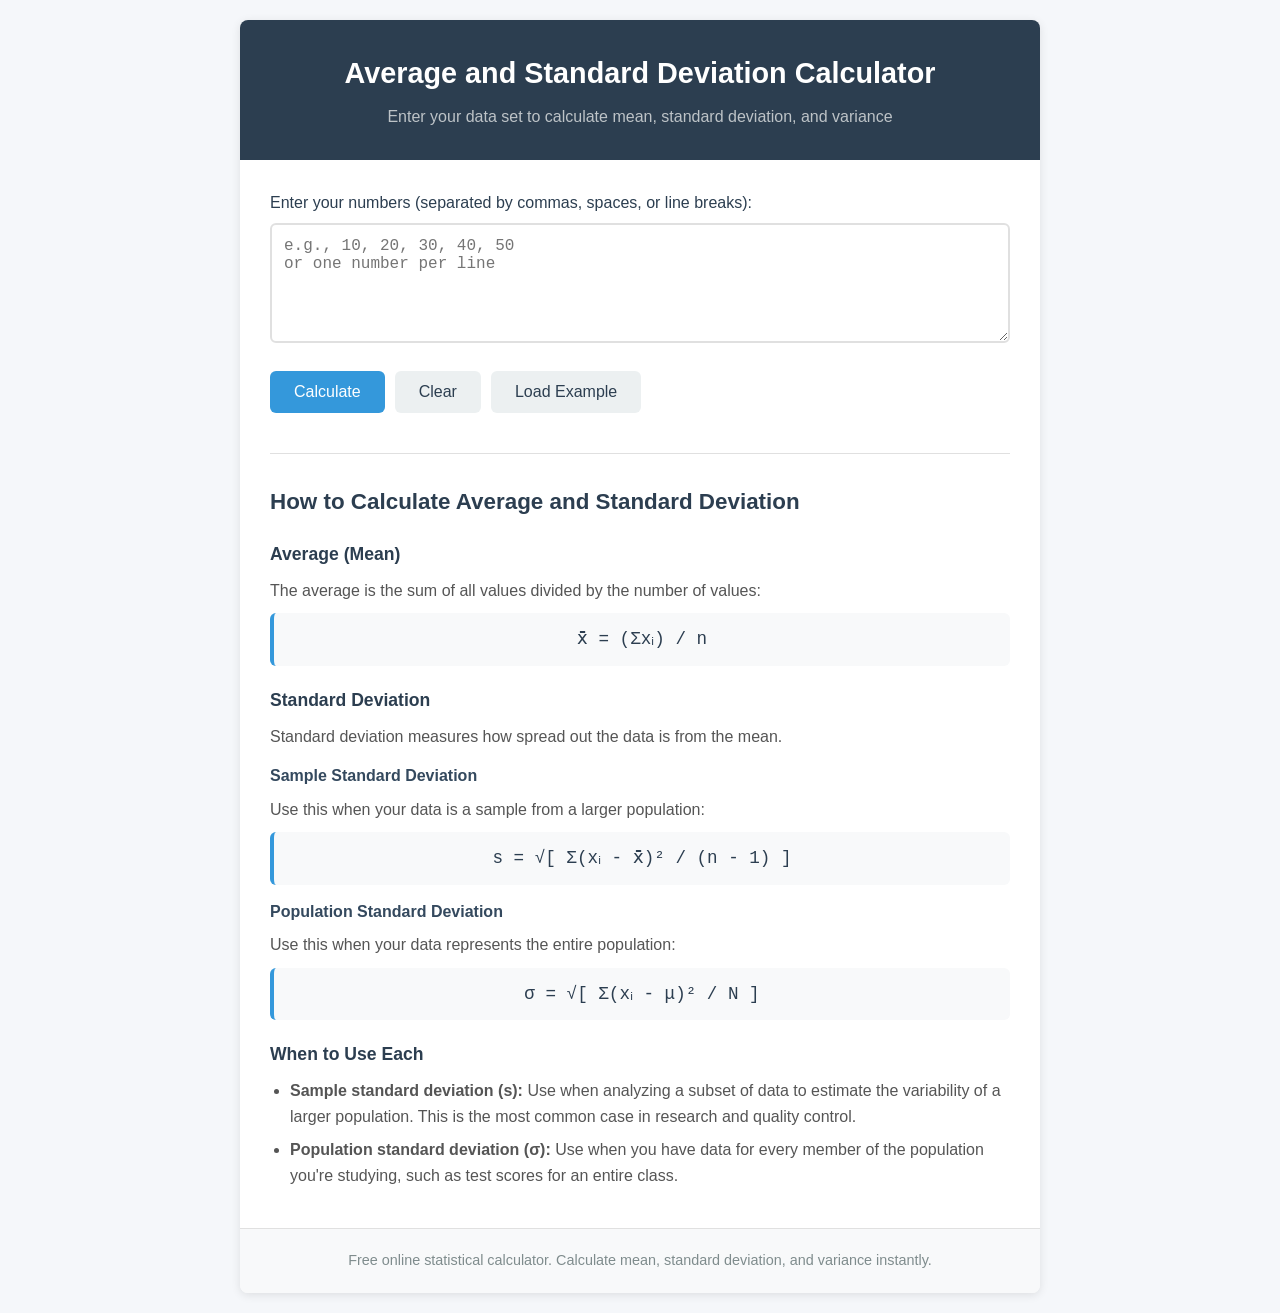
==== index.html @ a7f1c7aa "feat: MVP 计算器页面（纯静态，SEO 优化） - H1 精确匹配 "Average and Standard Deviation Calculator" - 同时输出样本/总体标准差 - 可" ====
<!DOCTYPE html>
<html lang="en">
<head>
    <meta charset="UTF-8">
    <meta name="viewport" content="width=device-width, initial-scale=1.0">
    <title>Average and Standard Deviation Calculator</title>
    <meta name="description" content="Free online calculator to find the average (mean) and standard deviation of a data set. Shows step-by-step calculations for sample and population standard deviation.">
    <link rel="stylesheet" href="css/style.css">
</head>
<body>
    <div class="container">
        <header>
            <h1>Average and Standard Deviation Calculator</h1>
            <p class="subtitle">Enter your data set to calculate mean, standard deviation, and variance</p>
        </header>

        <main>
            <section class="calculator-section">
                <div class="input-group">
                    <label for="dataInput">Enter your numbers (separated by commas, spaces, or line breaks):</label>
                    <textarea id="dataInput" placeholder="e.g., 10, 20, 30, 40, 50&#10;or one number per line"></textarea>
                </div>

                <div class="button-group">
                    <button id="calculateBtn" class="btn btn-primary">Calculate</button>
                    <button id="clearBtn" class="btn btn-secondary">Clear</button>
                    <button id="exampleBtn" class="btn btn-secondary">Load Example</button>
                </div>

                <div id="results" class="results" style="display: none;">
                    <h2>Results</h2>
                    <div class="results-grid">
                        <div class="result-card">
                            <div class="result-label">Count (n)</div>
                            <div id="count" class="result-value">—</div>
                        </div>
                        <div class="result-card">
                            <div class="result-label">Sum</div>
                            <div id="sum" class="result-value">—</div>
                        </div>
                        <div class="result-card highlight">
                            <div class="result-label">Average (Mean)</div>
                            <div id="mean" class="result-value">—</div>
                        </div>
                        <div class="result-card highlight">
                            <div class="result-label">Sample Std Dev (s)</div>
                            <div id="sampleStdDev" class="result-value">—</div>
                        </div>
                        <div class="result-card">
                            <div class="result-label">Population Std Dev (σ)</div>
                            <div id="popStdDev" class="result-value">—</div>
                        </div>
                        <div class="result-card">
                            <div class="result-label">Sample Variance (s²)</div>
                            <div id="sampleVariance" class="result-value">—</div>
                        </div>
                        <div class="result-card">
                            <div class="result-label">Population Variance (σ²)</div>
                            <div id="popVariance" class="result-value">—</div>
                        </div>
                    </div>

                    <details class="steps-section">
                        <summary>Show Step-by-Step Calculation</summary>
                        <div id="steps" class="steps-content"></div>
                    </details>
                </div>

                <div id="error" class="error" style="display: none;"></div>
            </section>

            <section class="info-section">
                <h2>How to Calculate Average and Standard Deviation</h2>

                <h3>Average (Mean)</h3>
                <p>The average is the sum of all values divided by the number of values:</p>
                <div class="formula">x̄ = (Σxᵢ) / n</div>

                <h3>Standard Deviation</h3>
                <p>Standard deviation measures how spread out the data is from the mean.</p>

                <h4>Sample Standard Deviation</h4>
                <p>Use this when your data is a sample from a larger population:</p>
                <div class="formula">s = √[ Σ(xᵢ - x̄)² / (n - 1) ]</div>

                <h4>Population Standard Deviation</h4>
                <p>Use this when your data represents the entire population:</p>
                <div class="formula">σ = √[ Σ(xᵢ - μ)² / N ]</div>

                <h3>When to Use Each</h3>
                <ul>
                    <li><strong>Sample standard deviation (s):</strong> Use when analyzing a subset of data to estimate the variability of a larger population. This is the most common case in research and quality control.</li>
                    <li><strong>Population standard deviation (σ):</strong> Use when you have data for every member of the population you're studying, such as test scores for an entire class.</li>
                </ul>
            </section>
        </main>

        <footer>
            <p>Free online statistical calculator. Calculate mean, standard deviation, and variance instantly.</p>
        </footer>
    </div>

    <script src="js/calculator.js"></script>
</body>
</html>
---- css/style.css ----
* {
    margin: 0;
    padding: 0;
    box-sizing: border-box;
}

body {
    font-family: -apple-system, BlinkMacSystemFont, 'Segoe UI', Roboto, Oxygen, Ubuntu, sans-serif;
    line-height: 1.6;
    color: #333;
    background: #f5f7fa;
    padding: 20px;
}

.container {
    max-width: 800px;
    margin: 0 auto;
    background: #fff;
    border-radius: 8px;
    box-shadow: 0 2px 10px rgba(0,0,0,0.1);
    overflow: hidden;
}

header {
    background: #2c3e50;
    color: #fff;
    padding: 30px;
    text-align: center;
}

header h1 {
    font-size: 1.8rem;
    margin-bottom: 8px;
}

.subtitle {
    color: #bdc3c7;
    font-size: 1rem;
}

main {
    padding: 30px;
}

.calculator-section {
    margin-bottom: 40px;
}

.input-group {
    margin-bottom: 20px;
}

.input-group label {
    display: block;
    margin-bottom: 8px;
    font-weight: 500;
    color: #2c3e50;
}

textarea {
    width: 100%;
    min-height: 120px;
    padding: 12px;
    border: 2px solid #e0e0e0;
    border-radius: 6px;
    font-size: 1rem;
    font-family: 'Courier New', monospace;
    resize: vertical;
    transition: border-color 0.2s;
}

textarea:focus {
    outline: none;
    border-color: #3498db;
}

.button-group {
    display: flex;
    gap: 10px;
    margin-bottom: 20px;
    flex-wrap: wrap;
}

.btn {
    padding: 12px 24px;
    border: none;
    border-radius: 6px;
    font-size: 1rem;
    font-weight: 500;
    cursor: pointer;
    transition: all 0.2s;
}

.btn-primary {
    background: #3498db;
    color: #fff;
}

.btn-primary:hover {
    background: #2980b9;
}

.btn-secondary {
    background: #ecf0f1;
    color: #2c3e50;
}

.btn-secondary:hover {
    background: #d5dbdb;
}

.results {
    background: #f8f9fa;
    border-radius: 8px;
    padding: 24px;
    margin-top: 20px;
}

.results h2 {
    color: #2c3e50;
    margin-bottom: 16px;
    font-size: 1.4rem;
}

.results-grid {
    display: grid;
    grid-template-columns: repeat(auto-fit, minmax(200px, 1fr));
    gap: 16px;
    margin-bottom: 20px;
}

.result-card {
    background: #fff;
    padding: 16px;
    border-radius: 6px;
    border: 2px solid #e0e0e0;
    text-align: center;
}

.result-card.highlight {
    border-color: #3498db;
    background: #ebf5fb;
}

.result-label {
    font-size: 0.85rem;
    color: #7f8c8d;
    margin-bottom: 6px;
    font-weight: 500;
}

.result-value {
    font-size: 1.5rem;
    font-weight: 700;
    color: #2c3e50;
    font-family: 'Courier New', monospace;
}

.steps-section {
    margin-top: 20px;
}

.steps-section summary {
    cursor: pointer;
    font-weight: 500;
    color: #3498db;
    padding: 10px 0;
    user-select: none;
}

.steps-section summary:hover {
    color: #2980b9;
}

.steps-content {
    background: #fff;
    padding: 20px;
    border-radius: 6px;
    margin-top: 10px;
    border: 1px solid #e0e0e0;
}

.steps-content h4 {
    color: #2c3e50;
    margin: 16px 0 8px 0;
}

.steps-content h4:first-child {
    margin-top: 0;
}

.steps-content .step {
    margin: 8px 0;
    padding-left: 16px;
    border-left: 3px solid #3498db;
}

.steps-content .formula-inline {
    font-family: 'Courier New', monospace;
    background: #f8f9fa;
    padding: 2px 6px;
    border-radius: 3px;
    color: #2c3e50;
}

.error {
    background: #fee;
    border: 1px solid #fcc;
    color: #c33;
    padding: 12px 16px;
    border-radius: 6px;
    margin-top: 10px;
}

.info-section {
    border-top: 1px solid #e0e0e0;
    padding-top: 30px;
}

.info-section h2 {
    color: #2c3e50;
    margin-bottom: 16px;
    font-size: 1.4rem;
}

.info-section h3 {
    color: #2c3e50;
    margin: 20px 0 10px 0;
    font-size: 1.1rem;
}

.info-section h4 {
    color: #34495e;
    margin: 14px 0 8px 0;
    font-size: 1rem;
}

.info-section p {
    margin-bottom: 10px;
    color: #555;
}

.info-section ul {
    margin: 10px 0 10px 20px;
    color: #555;
}

.info-section li {
    margin-bottom: 8px;
}

.formula {
    background: #f8f9fa;
    padding: 12px 16px;
    border-radius: 6px;
    font-family: 'Courier New', monospace;
    font-size: 1.1rem;
    color: #2c3e50;
    margin: 10px 0;
    text-align: center;
    border-left: 4px solid #3498db;
}

footer {
    background: #f8f9fa;
    padding: 20px 30px;
    text-align: center;
    color: #7f8c8d;
    font-size: 0.9rem;
    border-top: 1px solid #e0e0e0;
}

@media (max-width: 600px) {
    body {
        padding: 10px;
    }

    header h1 {
        font-size: 1.4rem;
    }

    main {
        padding: 20px;
    }

    .results-grid {
        grid-template-columns: 1fr;
    }

    .button-group {
        flex-direction: column;
    }

    .btn {
        width: 100%;
    }
}
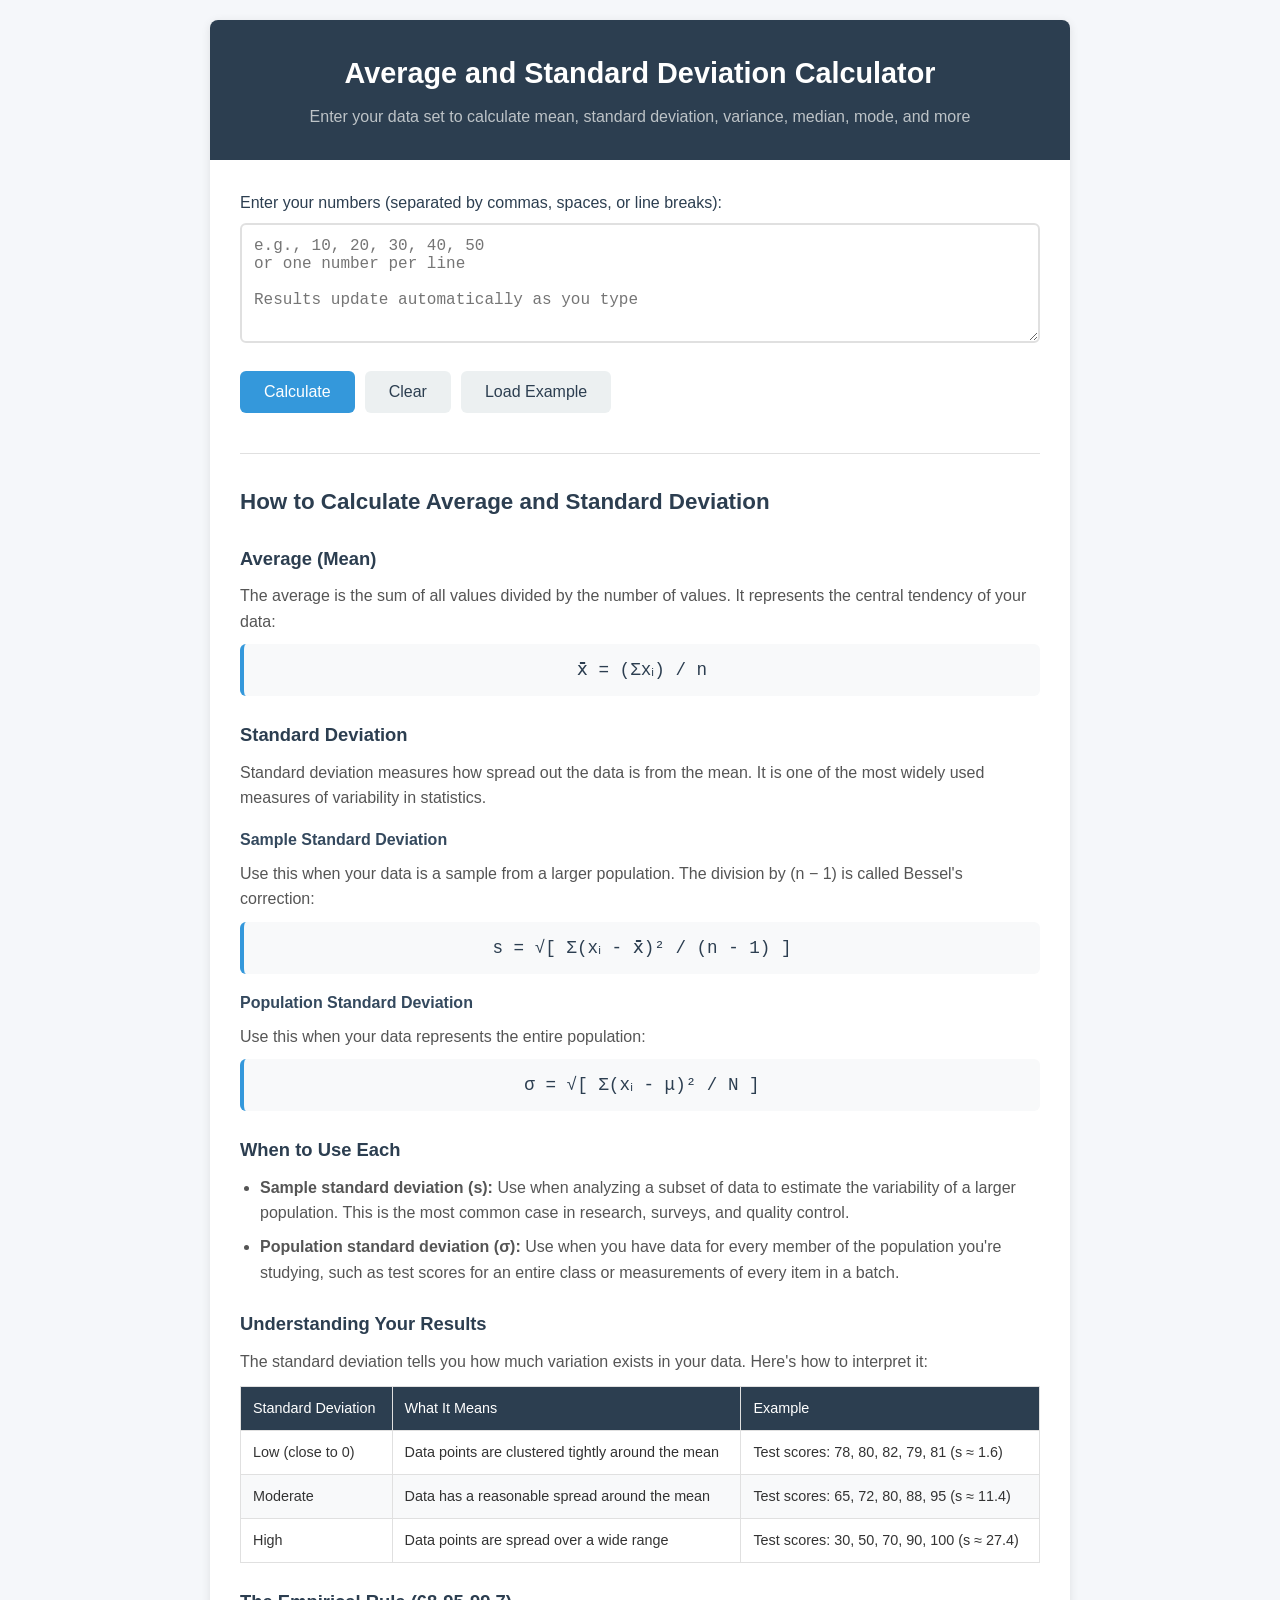
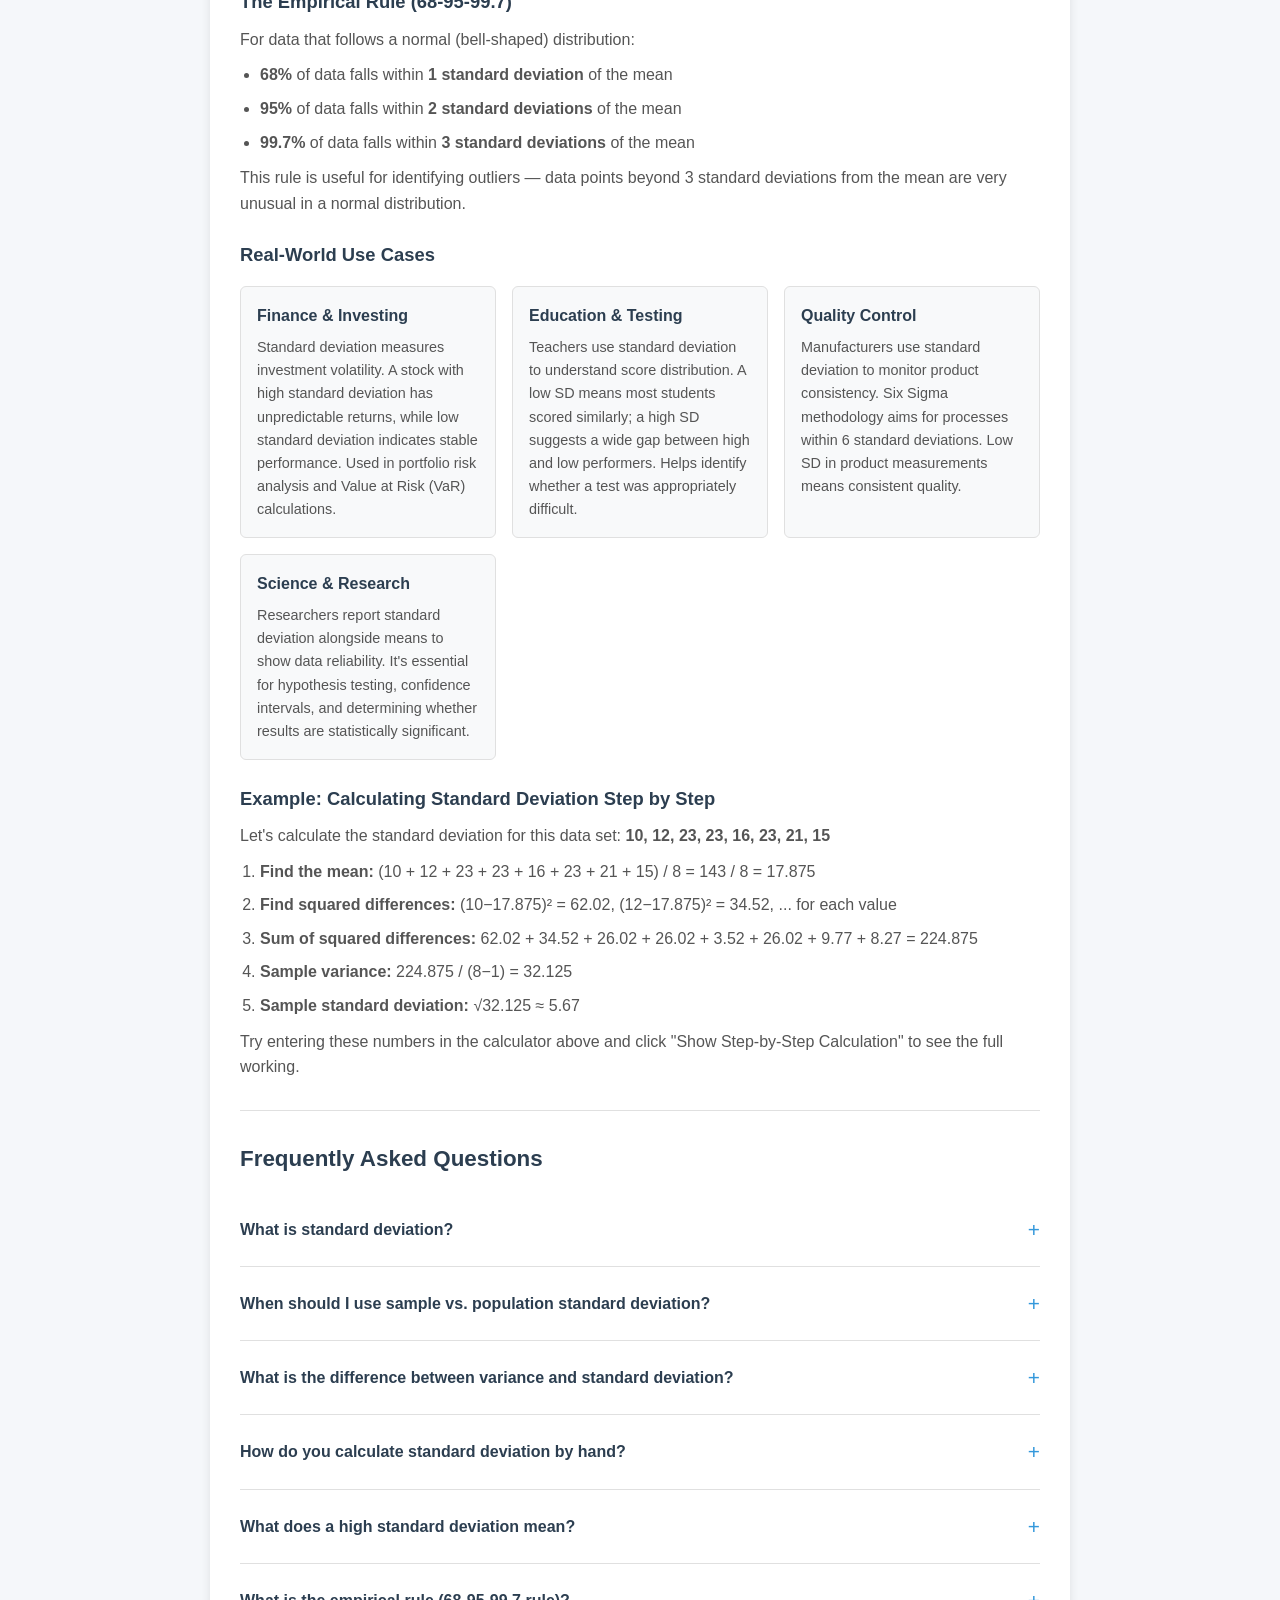
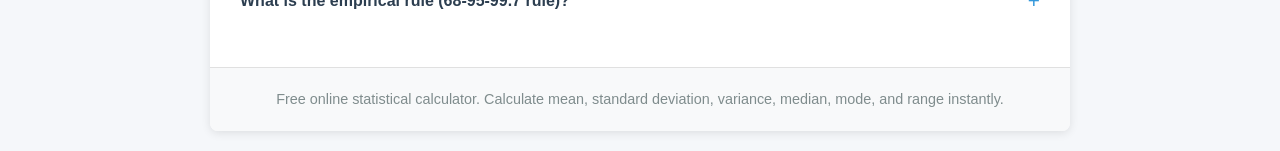
==== commit 93fb885f: "feat: 全面优化 — 实时计算 + 更多统计量 + 直方图 + FAQ + SEO 内容扩充 - 实时计算（输入即算，400ms debounce） - 新增统计量：median, mode, r" ====
--- a/index.html
+++ b/index.html
@@ -4,40 +4,114 @@
     <meta charset="UTF-8">
     <meta name="viewport" content="width=device-width, initial-scale=1.0">
     <title>Average and Standard Deviation Calculator</title>
-    <meta name="description" content="Free online calculator to find the average (mean) and standard deviation of a data set. Shows step-by-step calculations for sample and population standard deviation.">
+    <meta name="description" content="Free online calculator to find the average, standard deviation, variance, median, mode, and range of a data set. Shows step-by-step calculations and data distribution chart.">
+    <meta name="robots" content="index, follow">
+    <link rel="canonical" href="https://gassamflower.github.io/avg-stddev-calculator/">
+
+    <meta property="og:title" content="Average and Standard Deviation Calculator">
+    <meta property="og:description" content="Free online calculator for mean, standard deviation, variance, median, mode, and range. Shows step-by-step calculations and histogram.">
+    <meta property="og:type" content="website">
+    <meta property="og:url" content="https://gassamflower.github.io/avg-stddev-calculator/">
+
+    <script type="application/ld+json">
+    {
+      "@context": "https://schema.org",
+      "@type": "SoftwareApplication",
+      "name": "Average and Standard Deviation Calculator",
+      "applicationCategory": "EducationalApplication",
+      "operatingSystem": "Web Browser",
+      "description": "Free online calculator to find the average, standard deviation, variance, median, mode, and range. Shows step-by-step calculations and data distribution chart.",
+      "offers": {
+        "@type": "Offer",
+        "price": "0",
+        "priceCurrency": "USD"
+      }
+    }
+    </script>
+
+    <script type="application/ld+json">
+    {
+      "@context": "https://schema.org",
+      "@type": "FAQPage",
+      "mainEntity": [
+        {
+          "@type": "Question",
+          "name": "What is standard deviation?",
+          "acceptedAnswer": {
+            "@type": "Answer",
+            "text": "Standard deviation is a measure of how spread out numbers are from the mean (average). A low standard deviation means the data points are close to the average, while a high standard deviation means they are spread over a wider range."
+          }
+        },
+        {
+          "@type": "Question",
+          "name": "When should I use sample vs. population standard deviation?",
+          "acceptedAnswer": {
+            "@type": "Answer",
+            "text": "Use sample standard deviation (s) when your data is a subset of a larger population — this is the most common case in research, surveys, and quality control. Use population standard deviation (σ) only when you have data for every member of the population, such as test scores for an entire class."
+          }
+        },
+        {
+          "@type": "Question",
+          "name": "What is the difference between variance and standard deviation?",
+          "acceptedAnswer": {
+            "@type": "Answer",
+            "text": "Variance is the average of the squared differences from the mean. Standard deviation is the square root of variance. Standard deviation is more commonly used because it is in the same units as the original data, making it easier to interpret."
+          }
+        },
+        {
+          "@type": "Question",
+          "name": "How do you calculate standard deviation by hand?",
+          "acceptedAnswer": {
+            "@type": "Answer",
+            "text": "Step 1: Find the mean of the data. Step 2: Subtract the mean from each value and square the result. Step 3: Add all the squared differences. Step 4: Divide by n-1 (sample) or n (population) to get the variance. Step 5: Take the square root of the variance to get the standard deviation."
+          }
+        },
+        {
+          "@type": "Question",
+          "name": "What does a high standard deviation mean?",
+          "acceptedAnswer": {
+            "@type": "Answer",
+            "text": "A high standard deviation means the data values are spread out over a wide range from the mean. In practical terms, this indicates high variability or inconsistency in the data. For example, test scores with a high standard deviation mean students performed very differently from each other."
+          }
+        },
+        {
+          "@type": "Question",
+          "name": "What is the empirical rule (68-95-99.7 rule)?",
+          "acceptedAnswer": {
+            "@type": "Answer",
+            "text": "For a normal distribution: approximately 68% of data falls within 1 standard deviation of the mean, 95% within 2 standard deviations, and 99.7% within 3 standard deviations. This rule helps understand how data is distributed around the average."
+          }
+        }
+      ]
+    }
+    </script>
+
     <link rel="stylesheet" href="css/style.css">
 </head>
 <body>
     <div class="container">
         <header>
             <h1>Average and Standard Deviation Calculator</h1>
-            <p class="subtitle">Enter your data set to calculate mean, standard deviation, and variance</p>
+            <p class="subtitle">Enter your data set to calculate mean, standard deviation, variance, median, mode, and more</p>
         </header>
 
         <main>
-            <section class="calculator-section">
+            <section class="calculator-section" aria-label="Calculator">
                 <div class="input-group">
                     <label for="dataInput">Enter your numbers (separated by commas, spaces, or line breaks):</label>
-                    <textarea id="dataInput" placeholder="e.g., 10, 20, 30, 40, 50&#10;or one number per line"></textarea>
+                    <textarea id="dataInput" placeholder="e.g., 10, 20, 30, 40, 50&#10;or one number per line&#10;&#10;Results update automatically as you type" aria-describedby="inputHelp"></textarea>
                 </div>
 
                 <div class="button-group">
                     <button id="calculateBtn" class="btn btn-primary">Calculate</button>
                     <button id="clearBtn" class="btn btn-secondary">Clear</button>
                     <button id="exampleBtn" class="btn btn-secondary">Load Example</button>
-                </div>
-
-                <div id="results" class="results" style="display: none;">
+                    <button id="copyBtn" class="btn btn-copy" style="display: none;" aria-label="Copy results to clipboard">Copy Results</button>
+                </div>
+
+                <div id="results" class="results" style="display: none;" aria-live="polite">
                     <h2>Results</h2>
                     <div class="results-grid">
-                        <div class="result-card">
-                            <div class="result-label">Count (n)</div>
-                            <div id="count" class="result-value">—</div>
-                        </div>
-                        <div class="result-card">
-                            <div class="result-label">Sum</div>
-                            <div id="sum" class="result-value">—</div>
-                        </div>
                         <div class="result-card highlight">
                             <div class="result-label">Average (Mean)</div>
                             <div id="mean" class="result-value">—</div>
@@ -58,7 +132,44 @@
                             <div class="result-label">Population Variance (σ²)</div>
                             <div id="popVariance" class="result-value">—</div>
                         </div>
-                    </div>
+                        <div class="result-card">
+                            <div class="result-label">Median</div>
+                            <div id="median" class="result-value">—</div>
+                        </div>
+                        <div class="result-card">
+                            <div class="result-label">Mode</div>
+                            <div id="mode" class="result-value">—</div>
+                        </div>
+                        <div class="result-card">
+                            <div class="result-label">Range</div>
+                            <div id="range" class="result-value">—</div>
+                        </div>
+                        <div class="result-card">
+                            <div class="result-label">Min</div>
+                            <div id="min" class="result-value">—</div>
+                        </div>
+                        <div class="result-card">
+                            <div class="result-label">Max</div>
+                            <div id="max" class="result-value">—</div>
+                        </div>
+                        <div class="result-card">
+                            <div class="result-label">Count (n)</div>
+                            <div id="count" class="result-value">—</div>
+                        </div>
+                        <div class="result-card">
+                            <div class="result-label">Sum</div>
+                            <div id="sum" class="result-value">—</div>
+                        </div>
+                    </div>
+
+                    <div class="histogram-section">
+                        <h3>Data Distribution</h3>
+                        <div class="histogram-wrapper">
+                            <canvas id="histogram" aria-label="Histogram showing the distribution of your data"></canvas>
+                        </div>
+                    </div>
+
+                    <div id="sortedData" class="sorted-section" aria-label="Sorted data and five-number summary"></div>
 
                     <details class="steps-section">
                         <summary>Show Step-by-Step Calculation</summary>
@@ -66,21 +177,21 @@
                     </details>
                 </div>
 
-                <div id="error" class="error" style="display: none;"></div>
+                <div id="error" class="error" style="display: none;" role="alert"></div>
             </section>
 
-            <section class="info-section">
+            <section class="info-section" aria-label="How to calculate">
                 <h2>How to Calculate Average and Standard Deviation</h2>
 
                 <h3>Average (Mean)</h3>
-                <p>The average is the sum of all values divided by the number of values:</p>
+                <p>The average is the sum of all values divided by the number of values. It represents the central tendency of your data:</p>
                 <div class="formula">x̄ = (Σxᵢ) / n</div>
 
                 <h3>Standard Deviation</h3>
-                <p>Standard deviation measures how spread out the data is from the mean.</p>
+                <p>Standard deviation measures how spread out the data is from the mean. It is one of the most widely used measures of variability in statistics.</p>
 
                 <h4>Sample Standard Deviation</h4>
-                <p>Use this when your data is a sample from a larger population:</p>
+                <p>Use this when your data is a sample from a larger population. The division by (n − 1) is called Bessel's correction:</p>
                 <div class="formula">s = √[ Σ(xᵢ - x̄)² / (n - 1) ]</div>
 
                 <h4>Population Standard Deviation</h4>
@@ -89,14 +200,130 @@
 
                 <h3>When to Use Each</h3>
                 <ul>
-                    <li><strong>Sample standard deviation (s):</strong> Use when analyzing a subset of data to estimate the variability of a larger population. This is the most common case in research and quality control.</li>
-                    <li><strong>Population standard deviation (σ):</strong> Use when you have data for every member of the population you're studying, such as test scores for an entire class.</li>
+                    <li><strong>Sample standard deviation (s):</strong> Use when analyzing a subset of data to estimate the variability of a larger population. This is the most common case in research, surveys, and quality control.</li>
+                    <li><strong>Population standard deviation (σ):</strong> Use when you have data for every member of the population you're studying, such as test scores for an entire class or measurements of every item in a batch.</li>
                 </ul>
+
+                <h3>Understanding Your Results</h3>
+                <p>The standard deviation tells you how much variation exists in your data. Here's how to interpret it:</p>
+
+                <table class="interpretation-table">
+                    <thead>
+                        <tr>
+                            <th>Standard Deviation</th>
+                            <th>What It Means</th>
+                            <th>Example</th>
+                        </tr>
+                    </thead>
+                    <tbody>
+                        <tr>
+                            <td>Low (close to 0)</td>
+                            <td>Data points are clustered tightly around the mean</td>
+                            <td>Test scores: 78, 80, 82, 79, 81 (s ≈ 1.6)</td>
+                        </tr>
+                        <tr>
+                            <td>Moderate</td>
+                            <td>Data has a reasonable spread around the mean</td>
+                            <td>Test scores: 65, 72, 80, 88, 95 (s ≈ 11.4)</td>
+                        </tr>
+                        <tr>
+                            <td>High</td>
+                            <td>Data points are spread over a wide range</td>
+                            <td>Test scores: 30, 50, 70, 90, 100 (s ≈ 27.4)</td>
+                        </tr>
+                    </tbody>
+                </table>
+
+                <h3>The Empirical Rule (68-95-99.7)</h3>
+                <p>For data that follows a normal (bell-shaped) distribution:</p>
+                <ul>
+                    <li><strong>68%</strong> of data falls within <strong>1 standard deviation</strong> of the mean</li>
+                    <li><strong>95%</strong> of data falls within <strong>2 standard deviations</strong> of the mean</li>
+                    <li><strong>99.7%</strong> of data falls within <strong>3 standard deviations</strong> of the mean</li>
+                </ul>
+                <p>This rule is useful for identifying outliers — data points beyond 3 standard deviations from the mean are very unusual in a normal distribution.</p>
+
+                <h3>Real-World Use Cases</h3>
+                <div class="use-cases-grid">
+                    <div class="use-case-card">
+                        <h4>Finance & Investing</h4>
+                        <p>Standard deviation measures investment volatility. A stock with high standard deviation has unpredictable returns, while low standard deviation indicates stable performance. Used in portfolio risk analysis and Value at Risk (VaR) calculations.</p>
+                    </div>
+                    <div class="use-case-card">
+                        <h4>Education & Testing</h4>
+                        <p>Teachers use standard deviation to understand score distribution. A low SD means most students scored similarly; a high SD suggests a wide gap between high and low performers. Helps identify whether a test was appropriately difficult.</p>
+                    </div>
+                    <div class="use-case-card">
+                        <h4>Quality Control</h4>
+                        <p>Manufacturers use standard deviation to monitor product consistency. Six Sigma methodology aims for processes within 6 standard deviations. Low SD in product measurements means consistent quality.</p>
+                    </div>
+                    <div class="use-case-card">
+                        <h4>Science & Research</h4>
+                        <p>Researchers report standard deviation alongside means to show data reliability. It's essential for hypothesis testing, confidence intervals, and determining whether results are statistically significant.</p>
+                    </div>
+                </div>
+
+                <h3>Example: Calculating Standard Deviation Step by Step</h3>
+                <p>Let's calculate the standard deviation for this data set: <strong>10, 12, 23, 23, 16, 23, 21, 15</strong></p>
+                <ol>
+                    <li><strong>Find the mean:</strong> (10 + 12 + 23 + 23 + 16 + 23 + 21 + 15) / 8 = 143 / 8 = 17.875</li>
+                    <li><strong>Find squared differences:</strong> (10−17.875)² = 62.02, (12−17.875)² = 34.52, ... for each value</li>
+                    <li><strong>Sum of squared differences:</strong> 62.02 + 34.52 + 26.02 + 26.02 + 3.52 + 26.02 + 9.77 + 8.27 = 224.875</li>
+                    <li><strong>Sample variance:</strong> 224.875 / (8−1) = 32.125</li>
+                    <li><strong>Sample standard deviation:</strong> √32.125 ≈ 5.67</li>
+                </ol>
+                <p>Try entering these numbers in the calculator above and click "Show Step-by-Step Calculation" to see the full working.</p>
+            </section>
+
+            <section class="faq-section" aria-label="Frequently asked questions">
+                <h2>Frequently Asked Questions</h2>
+
+                <div class="faq-item">
+                    <details>
+                        <summary>What is standard deviation?</summary>
+                        <p>Standard deviation is a measure of how spread out numbers are from the mean (average). A low standard deviation means the data points are close to the average, while a high standard deviation means they are spread over a wider range. It is calculated as the square root of the variance.</p>
+                    </details>
+                </div>
+
+                <div class="faq-item">
+                    <details>
+                        <summary>When should I use sample vs. population standard deviation?</summary>
+                        <p>Use <strong>sample standard deviation (s)</strong> when your data is a subset of a larger population — this is the most common case in research, surveys, and quality control. Use <strong>population standard deviation (σ)</strong> only when you have data for every member of the population, such as test scores for an entire class.</p>
+                    </details>
+                </div>
+
+                <div class="faq-item">
+                    <details>
+                        <summary>What is the difference between variance and standard deviation?</summary>
+                        <p>Variance is the average of the squared differences from the mean. Standard deviation is the square root of variance. Standard deviation is more commonly used because it is expressed in the same units as the original data, making it easier to interpret. For example, if your data is in meters, the standard deviation is also in meters, while the variance is in square meters.</p>
+                    </details>
+                </div>
+
+                <div class="faq-item">
+                    <details>
+                        <summary>How do you calculate standard deviation by hand?</summary>
+                        <p>Follow these 5 steps: (1) Find the mean of the data. (2) Subtract the mean from each value and square the result. (3) Add all the squared differences together. (4) Divide by n−1 (for sample) or n (for population) to get the variance. (5) Take the square root of the variance to get the standard deviation.</p>
+                    </details>
+                </div>
+
+                <div class="faq-item">
+                    <details>
+                        <summary>What does a high standard deviation mean?</summary>
+                        <p>A high standard deviation means the data values are spread out over a wide range from the mean. In practical terms, this indicates high variability or inconsistency. For example, if two classes have the same average test score but different standard deviations, the class with the higher standard deviation has a wider gap between high and low performers.</p>
+                    </details>
+                </div>
+
+                <div class="faq-item">
+                    <details>
+                        <summary>What is the empirical rule (68-95-99.7 rule)?</summary>
+                        <p>For a normal (bell-shaped) distribution: approximately 68% of data falls within 1 standard deviation of the mean, 95% within 2 standard deviations, and 99.7% within 3 standard deviations. This rule helps you understand how data is distributed and identify potential outliers — values beyond 3 standard deviations are very unusual.</p>
+                    </details>
+                </div>
             </section>
         </main>
 
         <footer>
-            <p>Free online statistical calculator. Calculate mean, standard deviation, and variance instantly.</p>
+            <p>Free online statistical calculator. Calculate mean, standard deviation, variance, median, mode, and range instantly.</p>
         </footer>
     </div>
 
--- a/css/style.css
+++ b/css/style.css
@@ -13,7 +13,7 @@
 }
 
 .container {
-    max-width: 800px;
+    max-width: 860px;
     margin: 0 auto;
     background: #fff;
     border-radius: 8px;
@@ -91,6 +91,11 @@
     transition: all 0.2s;
 }
 
+.btn:focus-visible {
+    outline: 3px solid #3498db;
+    outline-offset: 2px;
+}
+
 .btn-primary {
     background: #3498db;
     color: #fff;
@@ -107,6 +112,16 @@
 
 .btn-secondary:hover {
     background: #d5dbdb;
+}
+
+.btn-copy {
+    background: #27ae60;
+    color: #fff;
+    margin-left: auto;
+}
+
+.btn-copy:hover {
+    background: #219a52;
 }
 
 .results {
@@ -124,14 +139,14 @@
 
 .results-grid {
     display: grid;
-    grid-template-columns: repeat(auto-fit, minmax(200px, 1fr));
-    gap: 16px;
+    grid-template-columns: repeat(auto-fit, minmax(180px, 1fr));
+    gap: 12px;
     margin-bottom: 20px;
 }
 
 .result-card {
     background: #fff;
-    padding: 16px;
+    padding: 14px;
     border-radius: 6px;
     border: 2px solid #e0e0e0;
     text-align: center;
@@ -143,15 +158,76 @@
 }
 
 .result-label {
+    font-size: 0.8rem;
+    color: #7f8c8d;
+    margin-bottom: 4px;
+    font-weight: 500;
+}
+
+.result-value {
+    font-size: 1.3rem;
+    font-weight: 700;
+    color: #2c3e50;
+    font-family: 'Courier New', monospace;
+    word-break: break-all;
+}
+
+.histogram-section {
+    margin: 20px 0;
+}
+
+.histogram-section h3 {
+    color: #2c3e50;
+    font-size: 1rem;
+    margin-bottom: 10px;
+}
+
+.histogram-wrapper {
+    background: #fff;
+    border: 1px solid #e0e0e0;
+    border-radius: 6px;
+    padding: 16px;
+}
+
+#histogram {
+    display: block;
+    width: 100%;
+}
+
+.sorted-section {
+    margin: 20px 0;
+    background: #fff;
+    border: 1px solid #e0e0e0;
+    border-radius: 6px;
+    padding: 16px;
+}
+
+.sorted-label {
     font-size: 0.85rem;
     color: #7f8c8d;
+    font-weight: 500;
     margin-bottom: 6px;
-    font-weight: 500;
-}
-
-.result-value {
-    font-size: 1.5rem;
-    font-weight: 700;
+}
+
+.sorted-values {
+    font-family: 'Courier New', monospace;
+    font-size: 0.95rem;
+    color: #2c3e50;
+    word-break: break-all;
+    margin-bottom: 12px;
+}
+
+.five-num {
+    display: flex;
+    gap: 16px;
+    flex-wrap: wrap;
+    padding-top: 12px;
+    border-top: 1px solid #e0e0e0;
+    font-size: 0.85rem;
+    color: #555;
+}
+
+.five-num strong {
     color: #2c3e50;
     font-family: 'Courier New', monospace;
 }
@@ -225,13 +301,13 @@
 
 .info-section h3 {
     color: #2c3e50;
-    margin: 20px 0 10px 0;
-    font-size: 1.1rem;
+    margin: 24px 0 10px 0;
+    font-size: 1.15rem;
 }
 
 .info-section h4 {
     color: #34495e;
-    margin: 14px 0 8px 0;
+    margin: 16px 0 8px 0;
     font-size: 1rem;
 }
 
@@ -240,7 +316,7 @@
     color: #555;
 }
 
-.info-section ul {
+.info-section ul, .info-section ol {
     margin: 10px 0 10px 20px;
     color: #555;
 }
@@ -259,6 +335,110 @@
     margin: 10px 0;
     text-align: center;
     border-left: 4px solid #3498db;
+}
+
+.use-cases-grid {
+    display: grid;
+    grid-template-columns: repeat(auto-fit, minmax(220px, 1fr));
+    gap: 16px;
+    margin: 16px 0;
+}
+
+.use-case-card {
+    background: #f8f9fa;
+    border: 1px solid #e0e0e0;
+    border-radius: 6px;
+    padding: 16px;
+}
+
+.use-case-card h4 {
+    margin: 0 0 8px 0;
+    color: #2c3e50;
+    font-size: 1rem;
+}
+
+.use-case-card p {
+    font-size: 0.9rem;
+    margin: 0;
+}
+
+.interpretation-table {
+    width: 100%;
+    border-collapse: collapse;
+    margin: 12px 0;
+    font-size: 0.9rem;
+}
+
+.interpretation-table th,
+.interpretation-table td {
+    padding: 10px 12px;
+    border: 1px solid #e0e0e0;
+    text-align: left;
+}
+
+.interpretation-table th {
+    background: #2c3e50;
+    color: #fff;
+    font-weight: 500;
+}
+
+.interpretation-table tr:nth-child(even) {
+    background: #f8f9fa;
+}
+
+.faq-section {
+    border-top: 1px solid #e0e0e0;
+    padding-top: 30px;
+    margin-top: 30px;
+}
+
+.faq-section h2 {
+    color: #2c3e50;
+    margin-bottom: 16px;
+    font-size: 1.4rem;
+}
+
+.faq-item {
+    border-bottom: 1px solid #e0e0e0;
+    padding: 16px 0;
+}
+
+.faq-item:last-child {
+    border-bottom: none;
+}
+
+.faq-item details summary {
+    cursor: pointer;
+    font-weight: 600;
+    color: #2c3e50;
+    font-size: 1rem;
+    padding: 4px 0;
+    list-style: none;
+    display: flex;
+    justify-content: space-between;
+    align-items: center;
+}
+
+.faq-item details summary::-webkit-details-marker {
+    display: none;
+}
+
+.faq-item details summary::after {
+    content: '+';
+    font-size: 1.3rem;
+    color: #3498db;
+    font-weight: 300;
+    transition: transform 0.2s;
+}
+
+.faq-item details[open] summary::after {
+    content: '-';
+}
+
+.faq-item details p {
+    margin-top: 10px;
+    color: #555;
+    line-height: 1.7;
 }
 
 footer {
@@ -284,7 +464,7 @@
     }
 
     .results-grid {
-        grid-template-columns: 1fr;
+        grid-template-columns: repeat(2, 1fr);
     }
 
     .button-group {
@@ -293,5 +473,28 @@
 
     .btn {
         width: 100%;
-    }
-}
+        text-align: center;
+    }
+
+    .btn-copy {
+        margin-left: 0;
+    }
+
+    .five-num {
+        gap: 8px;
+        font-size: 0.8rem;
+    }
+
+    .use-cases-grid {
+        grid-template-columns: 1fr;
+    }
+
+    .interpretation-table {
+        font-size: 0.8rem;
+    }
+
+    .interpretation-table th,
+    .interpretation-table td {
+        padding: 6px 8px;
+    }
+}
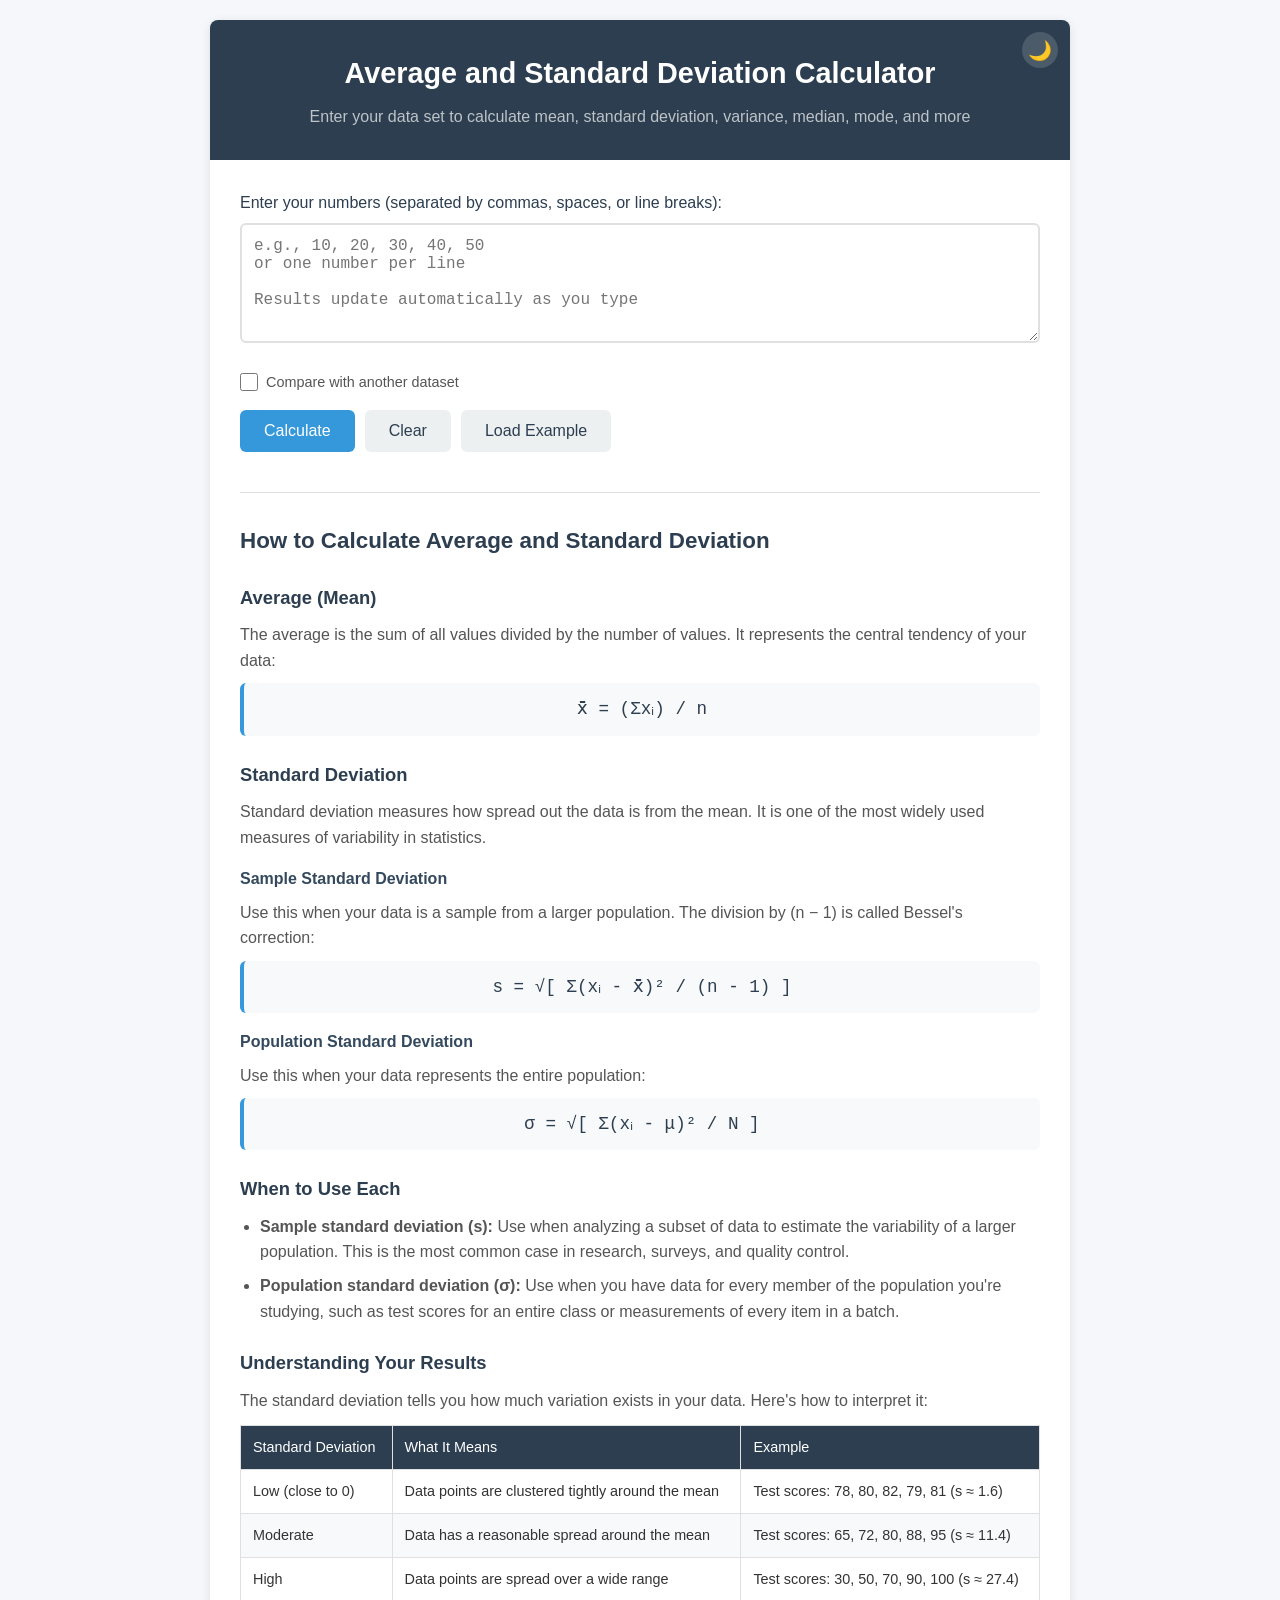
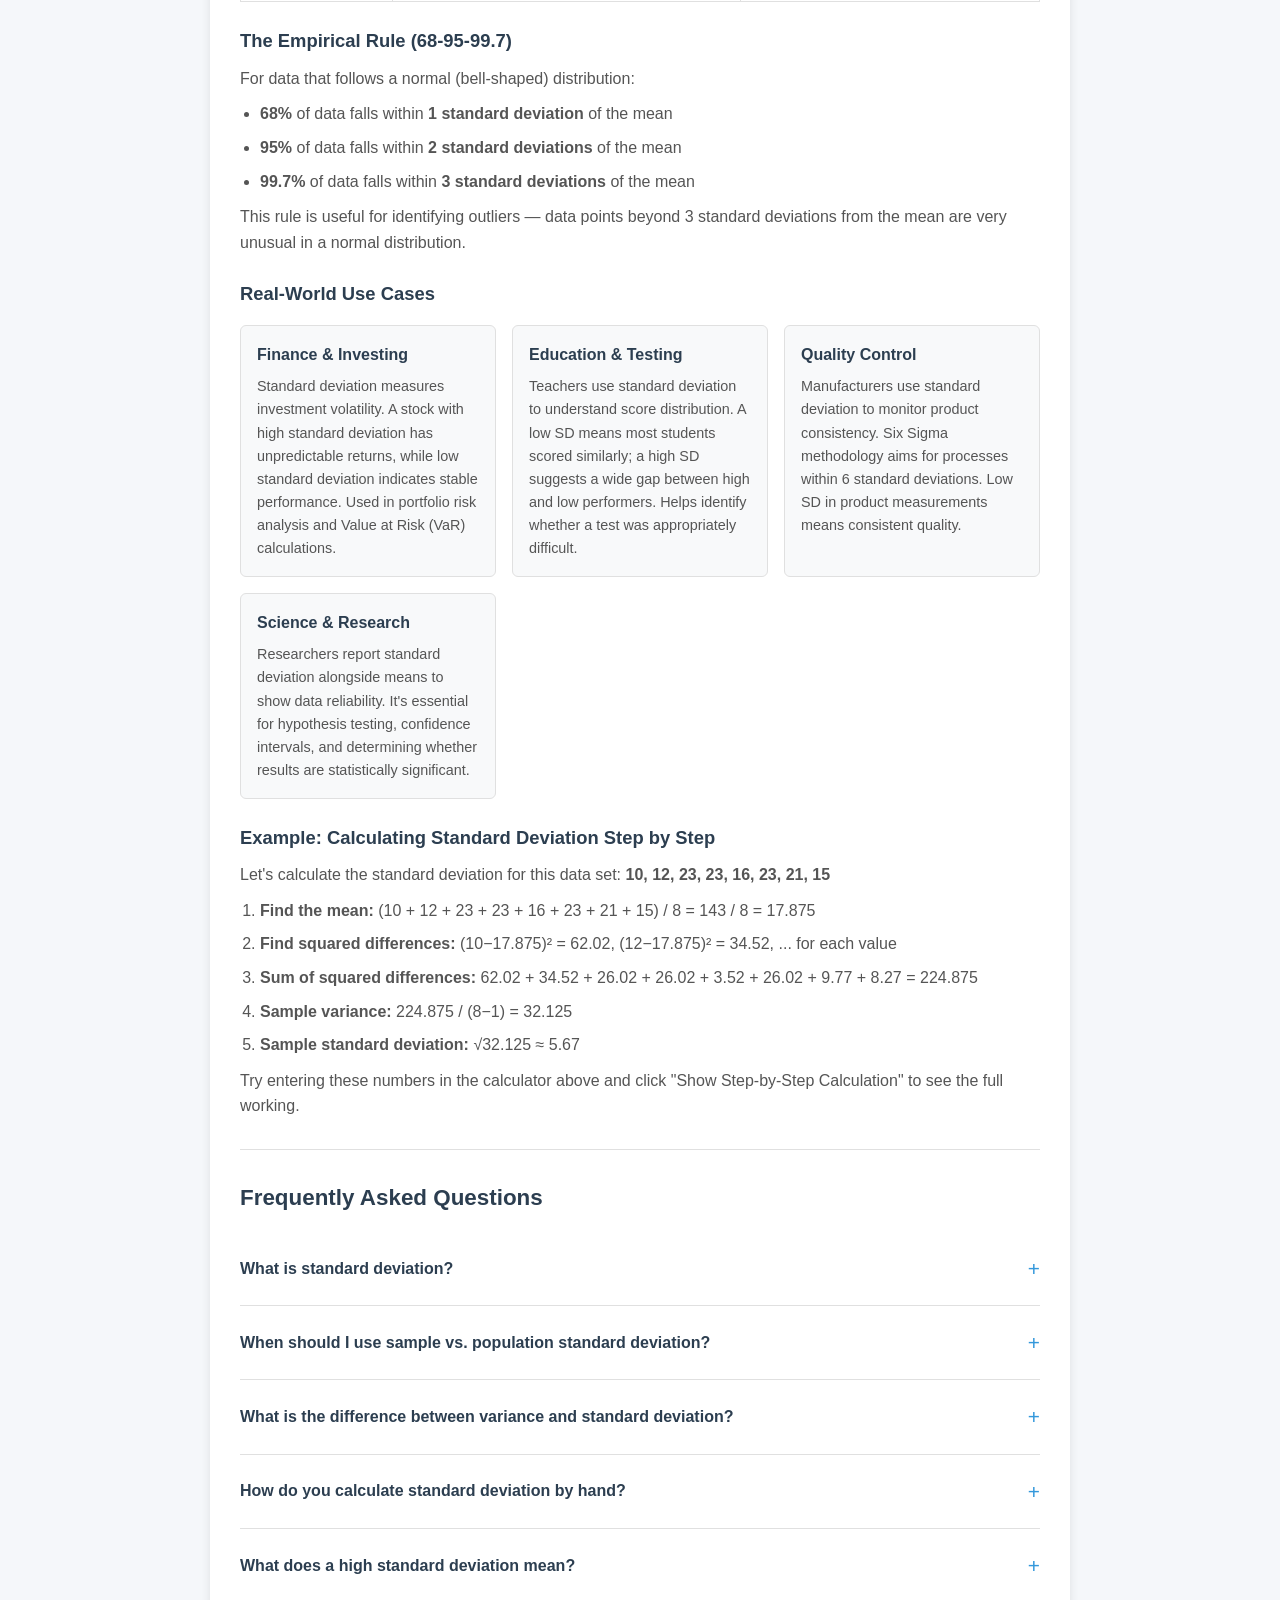
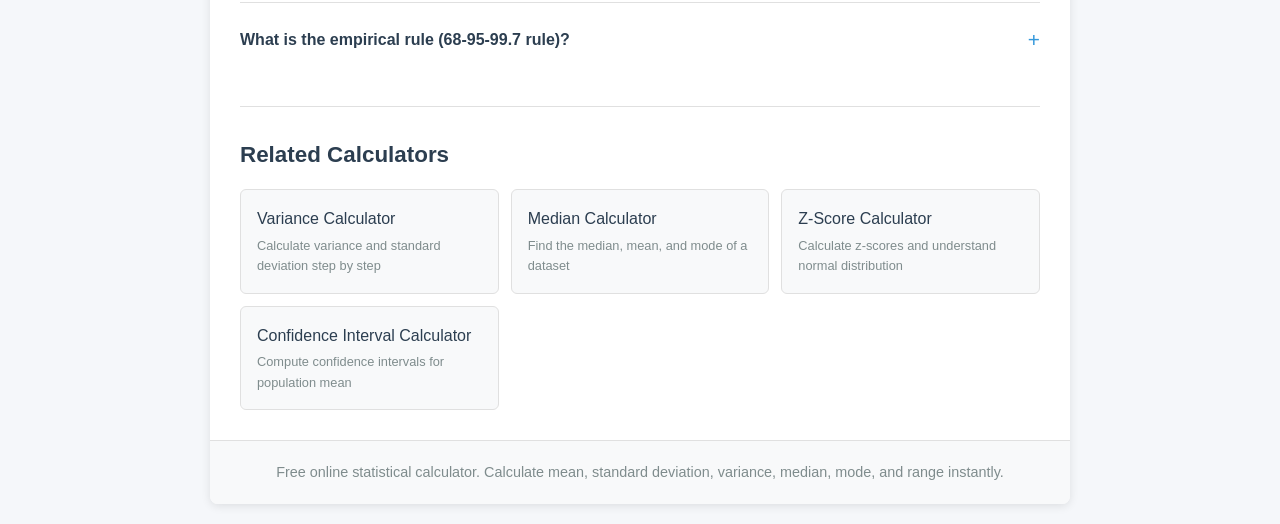
==== commit 53cd83da: "feat: 第二轮全面优化 — 暗色模式 + 数据集对比 + 4个SEO子页面 + sitemap - 暗色模式（系统偏好 + 手动切换 + localStorage 持久化） - 数据集对比模式（并" ====
--- a/index.html
+++ b/index.html
@@ -4,14 +4,18 @@
     <meta charset="UTF-8">
     <meta name="viewport" content="width=device-width, initial-scale=1.0">
     <title>Average and Standard Deviation Calculator</title>
-    <meta name="description" content="Free online calculator to find the average, standard deviation, variance, median, mode, and range of a data set. Shows step-by-step calculations and data distribution chart.">
+    <meta name="description" content="Free online calculator to find the average, standard deviation, variance, median, mode, and range of a data set. Shows step-by-step calculations, histogram, and dataset comparison.">
     <meta name="robots" content="index, follow">
     <link rel="canonical" href="https://gassamflower.github.io/avg-stddev-calculator/">
 
     <meta property="og:title" content="Average and Standard Deviation Calculator">
-    <meta property="og:description" content="Free online calculator for mean, standard deviation, variance, median, mode, and range. Shows step-by-step calculations and histogram.">
+    <meta property="og:description" content="Free online calculator for mean, standard deviation, variance, median, mode, and range. Shows step-by-step calculations, histogram, and dataset comparison.">
     <meta property="og:type" content="website">
     <meta property="og:url" content="https://gassamflower.github.io/avg-stddev-calculator/">
+
+    <meta name="twitter:card" content="summary_large_image">
+    <meta name="twitter:title" content="Average and Standard Deviation Calculator">
+    <meta name="twitter:description" content="Free online calculator for mean, standard deviation, variance, median, mode, and range. Shows step-by-step calculations and histogram.">
 
     <script type="application/ld+json">
     {
@@ -20,7 +24,7 @@
       "name": "Average and Standard Deviation Calculator",
       "applicationCategory": "EducationalApplication",
       "operatingSystem": "Web Browser",
-      "description": "Free online calculator to find the average, standard deviation, variance, median, mode, and range. Shows step-by-step calculations and data distribution chart.",
+      "description": "Free online calculator to find the average, standard deviation, variance, median, mode, and range. Shows step-by-step calculations, histogram, and dataset comparison.",
       "offers": {
         "@type": "Offer",
         "price": "0",
@@ -93,6 +97,7 @@
         <header>
             <h1>Average and Standard Deviation Calculator</h1>
             <p class="subtitle">Enter your data set to calculate mean, standard deviation, variance, median, mode, and more</p>
+            <button id="themeToggle" class="theme-toggle" aria-label="Toggle dark mode"></button>
         </header>
 
         <main>
@@ -102,70 +107,124 @@
                     <textarea id="dataInput" placeholder="e.g., 10, 20, 30, 40, 50&#10;or one number per line&#10;&#10;Results update automatically as you type" aria-describedby="inputHelp"></textarea>
                 </div>
 
+                <div class="compare-toggle">
+                    <input type="checkbox" id="compareMode">
+                    <label for="compareMode">Compare with another dataset</label>
+                </div>
+
+                <div id="compareInputs" class="compare-inputs">
+                    <label class="compare-label" for="dataInputB">Dataset B:</label>
+                    <textarea id="dataInputB" placeholder="Enter second dataset for comparison..."></textarea>
+                </div>
+
                 <div class="button-group">
                     <button id="calculateBtn" class="btn btn-primary">Calculate</button>
                     <button id="clearBtn" class="btn btn-secondary">Clear</button>
                     <button id="exampleBtn" class="btn btn-secondary">Load Example</button>
                     <button id="copyBtn" class="btn btn-copy" style="display: none;" aria-label="Copy results to clipboard">Copy Results</button>
+                    <button id="shareBtn" class="btn btn-share" style="display: none;" aria-label="Share results via URL">Share</button>
                 </div>
 
                 <div id="results" class="results" style="display: none;" aria-live="polite">
                     <h2>Results</h2>
-                    <div class="results-grid">
-                        <div class="result-card highlight">
-                            <div class="result-label">Average (Mean)</div>
-                            <div id="mean" class="result-value">—</div>
+
+                    <div id="normalResults">
+                        <div class="results-grid">
+                            <div class="result-card highlight">
+                                <div class="result-label">Average (Mean)</div>
+                                <div id="mean" class="result-value">—</div>
+                            </div>
+                            <div class="result-card highlight">
+                                <div class="result-label">Sample Std Dev (s)</div>
+                                <div id="sampleStdDev" class="result-value">—</div>
+                            </div>
+                            <div class="result-card">
+                                <div class="result-label">Population Std Dev (σ)</div>
+                                <div id="popStdDev" class="result-value">—</div>
+                            </div>
+                            <div class="result-card">
+                                <div class="result-label">Sample Variance (s²)</div>
+                                <div id="sampleVariance" class="result-value">—</div>
+                            </div>
+                            <div class="result-card">
+                                <div class="result-label">Population Variance (σ²)</div>
+                                <div id="popVariance" class="result-value">—</div>
+                            </div>
+                            <div class="result-card">
+                                <div class="result-label">Median</div>
+                                <div id="median" class="result-value">—</div>
+                            </div>
+                            <div class="result-card">
+                                <div class="result-label">Mode</div>
+                                <div id="mode" class="result-value">—</div>
+                            </div>
+                            <div class="result-card">
+                                <div class="result-label">Range</div>
+                                <div id="range" class="result-value">—</div>
+                            </div>
+                            <div class="result-card">
+                                <div class="result-label">Min</div>
+                                <div id="min" class="result-value">—</div>
+                            </div>
+                            <div class="result-card">
+                                <div class="result-label">Max</div>
+                                <div id="max" class="result-value">—</div>
+                            </div>
+                            <div class="result-card">
+                                <div class="result-label">Count (n)</div>
+                                <div id="count" class="result-value">—</div>
+                            </div>
+                            <div class="result-card">
+                                <div class="result-label">Sum</div>
+                                <div id="sum" class="result-value">—</div>
+                            </div>
                         </div>
-                        <div class="result-card highlight">
-                            <div class="result-label">Sample Std Dev (s)</div>
-                            <div id="sampleStdDev" class="result-value">—</div>
+                    </div>
+
+                    <div id="compareResults" class="compare-results" style="display: none;">
+                        <div>
+                            <h3>Dataset A</h3>
+                            <div class="results-grid">
+                                <div class="result-card compare-a"><div class="result-label">Count</div><div id="countA" class="result-value">—</div></div>
+                                <div class="result-card compare-a"><div class="result-label">Sum</div><div id="sumA" class="result-value">—</div></div>
+                                <div class="result-card compare-a highlight"><div class="result-label">Mean</div><div id="meanA" class="result-value">—</div></div>
+                                <div class="result-card compare-a highlight"><div class="result-label">Sample Std Dev</div><div id="sampleStdDevA" class="result-value">—</div></div>
+                                <div class="result-card compare-a"><div class="result-label">Pop Std Dev</div><div id="popStdDevA" class="result-value">—</div></div>
+                                <div class="result-card compare-a"><div class="result-label">Sample Variance</div><div id="sampleVarianceA" class="result-value">—</div></div>
+                                <div class="result-card compare-a"><div class="result-label">Pop Variance</div><div id="popVarianceA" class="result-value">—</div></div>
+                                <div class="result-card compare-a"><div class="result-label">Median</div><div id="medianA" class="result-value">—</div></div>
+                                <div class="result-card compare-a"><div class="result-label">Mode</div><div id="modeA" class="result-value">—</div></div>
+                                <div class="result-card compare-a"><div class="result-label">Range</div><div id="rangeA" class="result-value">—</div></div>
+                                <div class="result-card compare-a"><div class="result-label">Min</div><div id="minA" class="result-value">—</div></div>
+                                <div class="result-card compare-a"><div class="result-label">Max</div><div id="maxA" class="result-value">—</div></div>
+                            </div>
                         </div>
-                        <div class="result-card">
-                            <div class="result-label">Population Std Dev (σ)</div>
-                            <div id="popStdDev" class="result-value">—</div>
-                        </div>
-                        <div class="result-card">
-                            <div class="result-label">Sample Variance (s²)</div>
-                            <div id="sampleVariance" class="result-value">—</div>
-                        </div>
-                        <div class="result-card">
-                            <div class="result-label">Population Variance (σ²)</div>
-                            <div id="popVariance" class="result-value">—</div>
-                        </div>
-                        <div class="result-card">
-                            <div class="result-label">Median</div>
-                            <div id="median" class="result-value">—</div>
-                        </div>
-                        <div class="result-card">
-                            <div class="result-label">Mode</div>
-                            <div id="mode" class="result-value">—</div>
-                        </div>
-                        <div class="result-card">
-                            <div class="result-label">Range</div>
-                            <div id="range" class="result-value">—</div>
-                        </div>
-                        <div class="result-card">
-                            <div class="result-label">Min</div>
-                            <div id="min" class="result-value">—</div>
-                        </div>
-                        <div class="result-card">
-                            <div class="result-label">Max</div>
-                            <div id="max" class="result-value">—</div>
-                        </div>
-                        <div class="result-card">
-                            <div class="result-label">Count (n)</div>
-                            <div id="count" class="result-value">—</div>
-                        </div>
-                        <div class="result-card">
-                            <div class="result-label">Sum</div>
-                            <div id="sum" class="result-value">—</div>
+                        <div>
+                            <h3>Dataset B</h3>
+                            <div class="results-grid">
+                                <div class="result-card compare-b"><div class="result-label">Count</div><div id="countB" class="result-value">—</div></div>
+                                <div class="result-card compare-b"><div class="result-label">Sum</div><div id="sumB" class="result-value">—</div></div>
+                                <div class="result-card compare-b highlight"><div class="result-label">Mean</div><div id="meanB" class="result-value">—</div></div>
+                                <div class="result-card compare-b highlight"><div class="result-label">Sample Std Dev</div><div id="sampleStdDevB" class="result-value">—</div></div>
+                                <div class="result-card compare-b"><div class="result-label">Pop Std Dev</div><div id="popStdDevB" class="result-value">—</div></div>
+                                <div class="result-card compare-b"><div class="result-label">Sample Variance</div><div id="sampleVarianceB" class="result-value">—</div></div>
+                                <div class="result-card compare-b"><div class="result-label">Pop Variance</div><div id="popVarianceB" class="result-value">—</div></div>
+                                <div class="result-card compare-b"><div class="result-label">Median</div><div id="medianB" class="result-value">—</div></div>
+                                <div class="result-card compare-b"><div class="result-label">Mode</div><div id="modeB" class="result-value">—</div></div>
+                                <div class="result-card compare-b"><div class="result-label">Range</div><div id="rangeB" class="result-value">—</div></div>
+                                <div class="result-card compare-b"><div class="result-label">Min</div><div id="minB" class="result-value">—</div></div>
+                                <div class="result-card compare-b"><div class="result-label">Max</div><div id="maxB" class="result-value">—</div></div>
+                            </div>
                         </div>
                     </div>
 
                     <div class="histogram-section">
                         <h3>Data Distribution</h3>
                         <div class="histogram-wrapper">
-                            <canvas id="histogram" aria-label="Histogram showing the distribution of your data"></canvas>
+                            <canvas id="histogram" aria-label="Histogram showing the distribution of Dataset A"></canvas>
+                        </div>
+                        <div class="histogram-wrapper" id="histogramBWrapper" style="display: none; margin-top: 12px;">
+                            <canvas id="histogramB" aria-label="Histogram showing the distribution of Dataset B"></canvas>
                         </div>
                     </div>
 
@@ -320,6 +379,28 @@
                     </details>
                 </div>
             </section>
+
+            <section class="related-calculators" aria-label="Related calculators">
+                <h2>Related Calculators</h2>
+                <div class="related-grid">
+                    <a href="variance-calculator.html" class="related-link">
+                        Variance Calculator
+                        <span class="related-desc">Calculate variance and standard deviation step by step</span>
+                    </a>
+                    <a href="median-calculator.html" class="related-link">
+                        Median Calculator
+                        <span class="related-desc">Find the median, mean, and mode of a dataset</span>
+                    </a>
+                    <a href="z-score-calculator.html" class="related-link">
+                        Z-Score Calculator
+                        <span class="related-desc">Calculate z-scores and understand normal distribution</span>
+                    </a>
+                    <a href="confidence-interval-calculator.html" class="related-link">
+                        Confidence Interval Calculator
+                        <span class="related-desc">Compute confidence intervals for population mean</span>
+                    </a>
+                </div>
+            </section>
         </main>
 
         <footer>
@@ -327,6 +408,8 @@
         </footer>
     </div>
 
+    <div id="shareToast" class="share-toast"></div>
+
     <script src="js/calculator.js"></script>
 </body>
 </html>
--- a/css/style.css
+++ b/css/style.css
@@ -1,3 +1,141 @@
+:root {
+    --bg: #f5f7fa;
+    --surface: #fff;
+    --surface-alt: #f8f9fa;
+    --text: #333;
+    --text-secondary: #555;
+    --text-muted: #7f8c8d;
+    --heading: #2c3e50;
+    --heading-alt: #34495e;
+    --border: #e0e0e0;
+    --accent: #3498db;
+    --accent-hover: #2980b9;
+    --accent-light: #ebf5fb;
+    --success: #27ae60;
+    --success-hover: #219a52;
+    --error-bg: #fee;
+    --error-border: #fcc;
+    --error-text: #c33;
+    --shadow: rgba(0,0,0,0.1);
+    --header-bg: #2c3e50;
+    --header-text: #fff;
+    --header-subtitle: #bdc3c7;
+    --btn-secondary-bg: #ecf0f1;
+    --btn-secondary-text: #2c3e50;
+    --btn-secondary-hover: #d5dbdb;
+    --formula-border: #3498db;
+    --step-border: #3498db;
+    --table-header-bg: #2c3e50;
+    --table-header-text: #fff;
+    --table-stripe: #f8f9fa;
+    --card-border: #e0e0e0;
+    --highlight-border: #3498db;
+    --highlight-bg: #ebf5fb;
+    --histogram-bar: #3498db;
+    --histogram-mean: #e74c3c;
+}
+
+@media (prefers-color-scheme: dark) {
+    :root {
+        --bg: #1a1a2e;
+        --surface: #16213e;
+        --surface-alt: #1a1a2e;
+        --text: #e0e0e0;
+        --text-secondary: #b0b0b0;
+        --text-muted: #888;
+        --heading: #e8e8e8;
+        --heading-alt: #ccc;
+        --border: #2a2a4a;
+        --accent: #5dade2;
+        --accent-hover: #3498db;
+        --accent-light: #1a2a3e;
+        --shadow: rgba(0,0,0,0.3);
+        --header-bg: #0f3460;
+        --header-text: #e8e8e8;
+        --header-subtitle: #8899aa;
+        --btn-secondary-bg: #2a2a4a;
+        --btn-secondary-text: #e0e0e0;
+        --btn-secondary-hover: #3a3a5a;
+        --error-bg: #2a1a1a;
+        --error-border: #5a2a2a;
+        --error-text: #e88;
+        --table-header-bg: #0f3460;
+        --table-header-text: #e8e8e8;
+        --table-stripe: #1a1a2e;
+        --card-border: #2a2a4a;
+        --highlight-border: #5dade2;
+        --highlight-bg: #1a2a3e;
+        --histogram-bar: #5dade2;
+        --histogram-mean: #e74c3c;
+    }
+}
+
+[data-theme="dark"] {
+    --bg: #1a1a2e;
+    --surface: #16213e;
+    --surface-alt: #1a1a2e;
+    --text: #e0e0e0;
+    --text-secondary: #b0b0b0;
+    --text-muted: #888;
+    --heading: #e8e8e8;
+    --heading-alt: #ccc;
+    --border: #2a2a4a;
+    --accent: #5dade2;
+    --accent-hover: #3498db;
+    --accent-light: #1a2a3e;
+    --shadow: rgba(0,0,0,0.3);
+    --header-bg: #0f3460;
+    --header-text: #e8e8e8;
+    --header-subtitle: #8899aa;
+    --btn-secondary-bg: #2a2a4a;
+    --btn-secondary-text: #e0e0e0;
+    --btn-secondary-hover: #3a3a5a;
+    --error-bg: #2a1a1a;
+    --error-border: #5a2a2a;
+    --error-text: #e88;
+    --table-header-bg: #0f3460;
+    --table-header-text: #e8e8e8;
+    --table-stripe: #1a1a2e;
+    --card-border: #2a2a4a;
+    --highlight-border: #5dade2;
+    --highlight-bg: #1a2a3e;
+    --histogram-bar: #5dade2;
+    --histogram-mean: #e74c3c;
+}
+
+[data-theme="light"] {
+    --bg: #f5f7fa;
+    --surface: #fff;
+    --surface-alt: #f8f9fa;
+    --text: #333;
+    --text-secondary: #555;
+    --text-muted: #7f8c8d;
+    --heading: #2c3e50;
+    --heading-alt: #34495e;
+    --border: #e0e0e0;
+    --accent: #3498db;
+    --accent-hover: #2980b9;
+    --accent-light: #ebf5fb;
+    --shadow: rgba(0,0,0,0.1);
+    --header-bg: #2c3e50;
+    --header-text: #fff;
+    --header-subtitle: #bdc3c7;
+    --btn-secondary-bg: #ecf0f1;
+    --btn-secondary-text: #2c3e50;
+    --btn-secondary-hover: #d5dbdb;
+    --error-bg: #fee;
+    --error-border: #fcc;
+    --error-text: #c33;
+    --table-header-bg: #2c3e50;
+    --table-header-text: #fff;
+    --table-stripe: #f8f9fa;
+    --card-border: #e0e0e0;
+    --highlight-border: #3498db;
+    --highlight-bg: #ebf5fb;
+    --histogram-bar: #3498db;
+    --histogram-mean: #e74c3c;
+}
+
 * {
     margin: 0;
     padding: 0;
@@ -7,25 +145,26 @@
 body {
     font-family: -apple-system, BlinkMacSystemFont, 'Segoe UI', Roboto, Oxygen, Ubuntu, sans-serif;
     line-height: 1.6;
-    color: #333;
-    background: #f5f7fa;
+    color: var(--text);
+    background: var(--bg);
     padding: 20px;
 }
 
 .container {
     max-width: 860px;
     margin: 0 auto;
-    background: #fff;
+    background: var(--surface);
     border-radius: 8px;
-    box-shadow: 0 2px 10px rgba(0,0,0,0.1);
+    box-shadow: 0 2px 10px var(--shadow);
     overflow: hidden;
 }
 
 header {
-    background: #2c3e50;
-    color: #fff;
+    background: var(--header-bg);
+    color: var(--header-text);
     padding: 30px;
     text-align: center;
+    position: relative;
 }
 
 header h1 {
@@ -34,8 +173,30 @@
 }
 
 .subtitle {
-    color: #bdc3c7;
+    color: var(--header-subtitle);
     font-size: 1rem;
+}
+
+.theme-toggle {
+    position: absolute;
+    top: 12px;
+    right: 12px;
+    background: rgba(255,255,255,0.15);
+    border: none;
+    border-radius: 50%;
+    width: 36px;
+    height: 36px;
+    cursor: pointer;
+    font-size: 1.2rem;
+    display: flex;
+    align-items: center;
+    justify-content: center;
+    transition: background 0.2s;
+    color: var(--header-text);
+}
+
+.theme-toggle:hover {
+    background: rgba(255,255,255,0.25);
 }
 
 main {
@@ -54,24 +215,26 @@
     display: block;
     margin-bottom: 8px;
     font-weight: 500;
-    color: #2c3e50;
+    color: var(--heading);
 }
 
 textarea {
     width: 100%;
     min-height: 120px;
     padding: 12px;
-    border: 2px solid #e0e0e0;
+    border: 2px solid var(--border);
     border-radius: 6px;
     font-size: 1rem;
     font-family: 'Courier New', monospace;
     resize: vertical;
     transition: border-color 0.2s;
+    background: var(--surface);
+    color: var(--text);
 }
 
 textarea:focus {
     outline: none;
-    border-color: #3498db;
+    border-color: var(--accent);
 }
 
 .button-group {
@@ -92,47 +255,94 @@
 }
 
 .btn:focus-visible {
-    outline: 3px solid #3498db;
+    outline: 3px solid var(--accent);
     outline-offset: 2px;
 }
 
 .btn-primary {
-    background: #3498db;
+    background: var(--accent);
     color: #fff;
 }
 
 .btn-primary:hover {
-    background: #2980b9;
+    background: var(--accent-hover);
 }
 
 .btn-secondary {
-    background: #ecf0f1;
-    color: #2c3e50;
+    background: var(--btn-secondary-bg);
+    color: var(--btn-secondary-text);
 }
 
 .btn-secondary:hover {
-    background: #d5dbdb;
+    background: var(--btn-secondary-hover);
 }
 
 .btn-copy {
-    background: #27ae60;
+    background: var(--success);
     color: #fff;
     margin-left: auto;
 }
 
 .btn-copy:hover {
-    background: #219a52;
+    background: var(--success-hover);
+}
+
+.btn-share {
+    background: var(--accent-light);
+    color: var(--accent);
+    border: 1px solid var(--accent);
+}
+
+.btn-share:hover {
+    background: var(--accent);
+    color: #fff;
+}
+
+.compare-toggle {
+    display: flex;
+    align-items: center;
+    gap: 8px;
+    margin-bottom: 16px;
+    font-size: 0.9rem;
+    color: var(--text-secondary);
+}
+
+.compare-toggle input[type="checkbox"] {
+    width: 18px;
+    height: 18px;
+    accent-color: var(--accent);
+}
+
+.compare-inputs {
+    display: none;
+}
+
+.compare-inputs.active {
+    display: block;
+}
+
+.compare-label {
+    display: block;
+    margin-bottom: 6px;
+    font-weight: 500;
+    color: var(--heading);
+    font-size: 0.9rem;
+}
+
+.compare-inputs textarea {
+    min-height: 80px;
+    margin-bottom: 12px;
 }
 
 .results {
-    background: #f8f9fa;
+    background: var(--surface-alt);
     border-radius: 8px;
     padding: 24px;
     margin-top: 20px;
 }
 
 .results h2 {
-    color: #2c3e50;
+    color: var(--heading);
     margin-bottom: 16px;
     font-size: 1.4rem;
 }
@@ -145,21 +355,30 @@
 }
 
 .result-card {
-    background: #fff;
+    background: var(--surface);
     padding: 14px;
     border-radius: 6px;
-    border: 2px solid #e0e0e0;
+    border: 2px solid var(--card-border);
     text-align: center;
 }
 
 .result-card.highlight {
-    border-color: #3498db;
-    background: #ebf5fb;
+    border-color: var(--highlight-border);
+    background: var(--highlight-bg);
+}
+
+.result-card.compare-a {
+    border-color: var(--accent);
+}
+
+.result-card.compare-b {
+    border-color: var(--success);
+    background: var(--accent-light);
 }
 
 .result-label {
     font-size: 0.8rem;
-    color: #7f8c8d;
+    color: var(--text-muted);
     margin-bottom: 4px;
     font-weight: 500;
 }
@@ -167,44 +386,58 @@
 .result-value {
     font-size: 1.3rem;
     font-weight: 700;
-    color: #2c3e50;
+    color: var(--heading);
     font-family: 'Courier New', monospace;
     word-break: break-all;
 }
 
+.compare-results {
+    display: grid;
+    grid-template-columns: 1fr 1fr;
+    gap: 20px;
+    margin-bottom: 20px;
+}
+
+.compare-results h3 {
+    color: var(--heading);
+    font-size: 1rem;
+    margin-bottom: 12px;
+    text-align: center;
+}
+
 .histogram-section {
     margin: 20px 0;
 }
 
 .histogram-section h3 {
-    color: #2c3e50;
+    color: var(--heading);
     font-size: 1rem;
     margin-bottom: 10px;
 }
 
 .histogram-wrapper {
-    background: #fff;
-    border: 1px solid #e0e0e0;
+    background: var(--surface);
+    border: 1px solid var(--border);
     border-radius: 6px;
     padding: 16px;
 }
 
-#histogram {
+#histogram, #histogramB {
     display: block;
     width: 100%;
 }
 
 .sorted-section {
     margin: 20px 0;
-    background: #fff;
-    border: 1px solid #e0e0e0;
+    background: var(--surface);
+    border: 1px solid var(--border);
     border-radius: 6px;
     padding: 16px;
 }
 
 .sorted-label {
     font-size: 0.85rem;
-    color: #7f8c8d;
+    color: var(--text-muted);
     font-weight: 500;
     margin-bottom: 6px;
 }
@@ -212,7 +445,7 @@
 .sorted-values {
     font-family: 'Courier New', monospace;
     font-size: 0.95rem;
-    color: #2c3e50;
+    color: var(--heading);
     word-break: break-all;
     margin-bottom: 12px;
 }
@@ -222,13 +455,13 @@
     gap: 16px;
     flex-wrap: wrap;
     padding-top: 12px;
-    border-top: 1px solid #e0e0e0;
+    border-top: 1px solid var(--border);
     font-size: 0.85rem;
-    color: #555;
+    color: var(--text-secondary);
 }
 
 .five-num strong {
-    color: #2c3e50;
+    color: var(--heading);
     font-family: 'Courier New', monospace;
 }
 
@@ -239,25 +472,25 @@
 .steps-section summary {
     cursor: pointer;
     font-weight: 500;
-    color: #3498db;
+    color: var(--accent);
     padding: 10px 0;
     user-select: none;
 }
 
 .steps-section summary:hover {
-    color: #2980b9;
+    color: var(--accent-hover);
 }
 
 .steps-content {
-    background: #fff;
+    background: var(--surface);
     padding: 20px;
     border-radius: 6px;
     margin-top: 10px;
-    border: 1px solid #e0e0e0;
+    border: 1px solid var(--border);
 }
 
 .steps-content h4 {
-    color: #2c3e50;
+    color: var(--heading);
     margin: 16px 0 8px 0;
 }
 
@@ -268,57 +501,57 @@
 .steps-content .step {
     margin: 8px 0;
     padding-left: 16px;
-    border-left: 3px solid #3498db;
+    border-left: 3px solid var(--step-border);
 }
 
 .steps-content .formula-inline {
     font-family: 'Courier New', monospace;
-    background: #f8f9fa;
+    background: var(--surface-alt);
     padding: 2px 6px;
     border-radius: 3px;
-    color: #2c3e50;
+    color: var(--heading);
 }
 
 .error {
-    background: #fee;
-    border: 1px solid #fcc;
-    color: #c33;
+    background: var(--error-bg);
+    border: 1px solid var(--error-border);
+    color: var(--error-text);
     padding: 12px 16px;
     border-radius: 6px;
     margin-top: 10px;
 }
 
 .info-section {
-    border-top: 1px solid #e0e0e0;
+    border-top: 1px solid var(--border);
     padding-top: 30px;
 }
 
 .info-section h2 {
-    color: #2c3e50;
+    color: var(--heading);
     margin-bottom: 16px;
     font-size: 1.4rem;
 }
 
 .info-section h3 {
-    color: #2c3e50;
+    color: var(--heading);
     margin: 24px 0 10px 0;
     font-size: 1.15rem;
 }
 
 .info-section h4 {
-    color: #34495e;
+    color: var(--heading-alt);
     margin: 16px 0 8px 0;
     font-size: 1rem;
 }
 
 .info-section p {
     margin-bottom: 10px;
-    color: #555;
+    color: var(--text-secondary);
 }
 
 .info-section ul, .info-section ol {
     margin: 10px 0 10px 20px;
-    color: #555;
+    color: var(--text-secondary);
 }
 
 .info-section li {
@@ -326,15 +559,15 @@
 }
 
 .formula {
-    background: #f8f9fa;
+    background: var(--surface-alt);
     padding: 12px 16px;
     border-radius: 6px;
     font-family: 'Courier New', monospace;
     font-size: 1.1rem;
-    color: #2c3e50;
+    color: var(--heading);
     margin: 10px 0;
     text-align: center;
-    border-left: 4px solid #3498db;
+    border-left: 4px solid var(--formula-border);
 }
 
 .use-cases-grid {
@@ -345,15 +578,15 @@
 }
 
 .use-case-card {
-    background: #f8f9fa;
-    border: 1px solid #e0e0e0;
+    background: var(--surface-alt);
+    border: 1px solid var(--border);
     border-radius: 6px;
     padding: 16px;
 }
 
 .use-case-card h4 {
     margin: 0 0 8px 0;
-    color: #2c3e50;
+    color: var(--heading);
     font-size: 1rem;
 }
 
@@ -372,34 +605,34 @@
 .interpretation-table th,
 .interpretation-table td {
     padding: 10px 12px;
-    border: 1px solid #e0e0e0;
+    border: 1px solid var(--border);
     text-align: left;
 }
 
 .interpretation-table th {
-    background: #2c3e50;
-    color: #fff;
+    background: var(--table-header-bg);
+    color: var(--table-header-text);
     font-weight: 500;
 }
 
 .interpretation-table tr:nth-child(even) {
-    background: #f8f9fa;
+    background: var(--table-stripe);
 }
 
 .faq-section {
-    border-top: 1px solid #e0e0e0;
+    border-top: 1px solid var(--border);
     padding-top: 30px;
     margin-top: 30px;
 }
 
 .faq-section h2 {
-    color: #2c3e50;
+    color: var(--heading);
     margin-bottom: 16px;
     font-size: 1.4rem;
 }
 
 .faq-item {
-    border-bottom: 1px solid #e0e0e0;
+    border-bottom: 1px solid var(--border);
     padding: 16px 0;
 }
 
@@ -410,7 +643,7 @@
 .faq-item details summary {
     cursor: pointer;
     font-weight: 600;
-    color: #2c3e50;
+    color: var(--heading);
     font-size: 1rem;
     padding: 4px 0;
     list-style: none;
@@ -426,7 +659,7 @@
 .faq-item details summary::after {
     content: '+';
     font-size: 1.3rem;
-    color: #3498db;
+    color: var(--accent);
     font-weight: 300;
     transition: transform 0.2s;
 }
@@ -437,17 +670,80 @@
 
 .faq-item details p {
     margin-top: 10px;
-    color: #555;
+    color: var(--text-secondary);
     line-height: 1.7;
 }
 
+.related-calculators {
+    border-top: 1px solid var(--border);
+    padding-top: 30px;
+    margin-top: 30px;
+}
+
+.related-calculators h2 {
+    color: var(--heading);
+    margin-bottom: 16px;
+    font-size: 1.4rem;
+}
+
+.related-grid {
+    display: grid;
+    grid-template-columns: repeat(auto-fit, minmax(200px, 1fr));
+    gap: 12px;
+}
+
+.related-link {
+    display: block;
+    padding: 16px;
+    background: var(--surface-alt);
+    border: 1px solid var(--border);
+    border-radius: 6px;
+    text-decoration: none;
+    color: var(--heading);
+    font-weight: 500;
+    transition: all 0.2s;
+}
+
+.related-link:hover {
+    border-color: var(--accent);
+    background: var(--accent-light);
+}
+
+.related-link .related-desc {
+    display: block;
+    font-size: 0.8rem;
+    color: var(--text-muted);
+    font-weight: 400;
+    margin-top: 4px;
+}
+
+.share-toast {
+    position: fixed;
+    bottom: 20px;
+    left: 50%;
+    transform: translateX(-50%);
+    background: var(--heading);
+    color: var(--surface);
+    padding: 10px 20px;
+    border-radius: 6px;
+    font-size: 0.9rem;
+    opacity: 0;
+    transition: opacity 0.3s;
+    pointer-events: none;
+    z-index: 100;
+}
+
+.share-toast.visible {
+    opacity: 1;
+}
+
 footer {
-    background: #f8f9fa;
+    background: var(--surface-alt);
     padding: 20px 30px;
     text-align: center;
-    color: #7f8c8d;
+    color: var(--text-muted);
     font-size: 0.9rem;
-    border-top: 1px solid #e0e0e0;
+    border-top: 1px solid var(--border);
 }
 
 @media (max-width: 600px) {
@@ -497,4 +793,68 @@
     .interpretation-table td {
         padding: 6px 8px;
     }
-}
+
+    .compare-results {
+        grid-template-columns: 1fr;
+    }
+
+    .related-grid {
+        grid-template-columns: 1fr;
+    }
+}
+
+@media print {
+    body {
+        background: #fff;
+        color: #000;
+        padding: 0;
+        font-size: 12pt;
+    }
+
+    .container {
+        box-shadow: none;
+        max-width: 100%;
+    }
+
+    header {
+        background: #fff;
+        color: #000;
+        border-bottom: 2px solid #000;
+        padding: 10px 0;
+    }
+
+    .theme-toggle,
+    .button-group,
+    .input-group,
+    .compare-toggle,
+    .compare-inputs,
+    .steps-section,
+    .histogram-section,
+    .faq-section,
+    .related-calculators,
+    .btn-copy,
+    .btn-share {
+        display: none !important;
+    }
+
+    .results {
+        background: #fff;
+        border: 1px solid #ccc;
+    }
+
+    .result-card {
+        border: 1px solid #ccc;
+    }
+
+    .result-card.highlight {
+        border: 2px solid #000;
+    }
+
+    .info-section {
+        page-break-inside: avoid;
+    }
+
+    footer {
+        border-top: 1px solid #ccc;
+    }
+}
